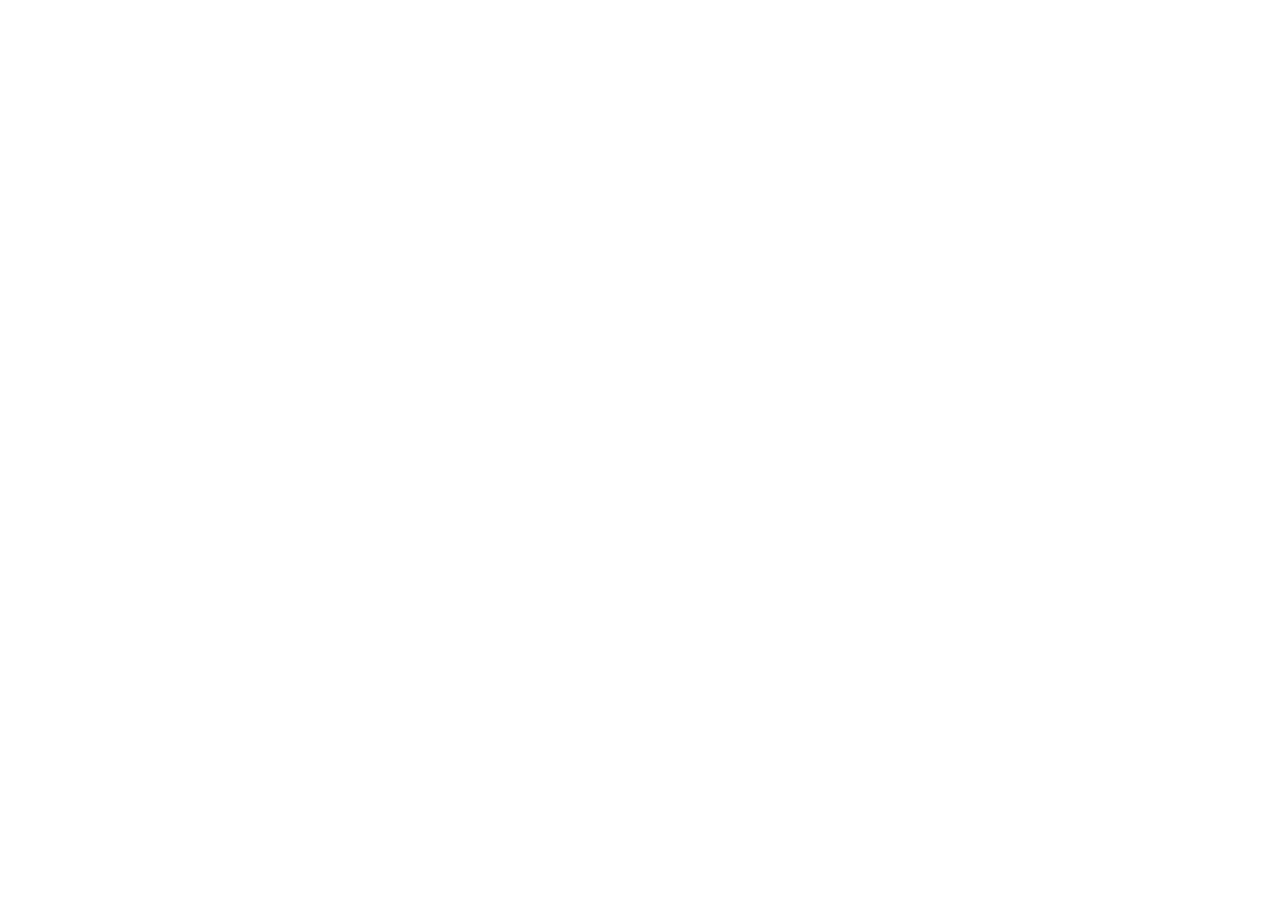
==== about.html @ 58cdb541 "modification" ====
<!DOCTYPE html>
<html lang="fr">
<head> 
<meta charset="UTF-8"> 
<meta name="viewport" content="width=device-width, initial-scale=1.0"> 
<title>AfriTalent — À propos</title> 
<!-- Bootstrap 5 via CDN : feuille de style --> 
<link 
href="https://cdn.jsdelivr.net/npm/bootstrap@5.3.0/dist/css/bootstrap.min.css" 
rel="stylesheet"> 
<!-- Votre feuille de style personnelle --> 
<link rel="stylesheet" href="css/style.css">
</head>
<body> 
<!-- Le contenu de la page sera ajoute ici --> 
<!-- Bootstrap 5 via CDN : script JavaScript --> 
<script 
src="https://cdn.jsdelivr.net/npm/bootstrap@5.3.0/dist/js/bootstrap.bundle.min.js"
></script> 
<!-- Votre script JavaScript --> 
<script src="js/main.js"></script>
</body>
</html>
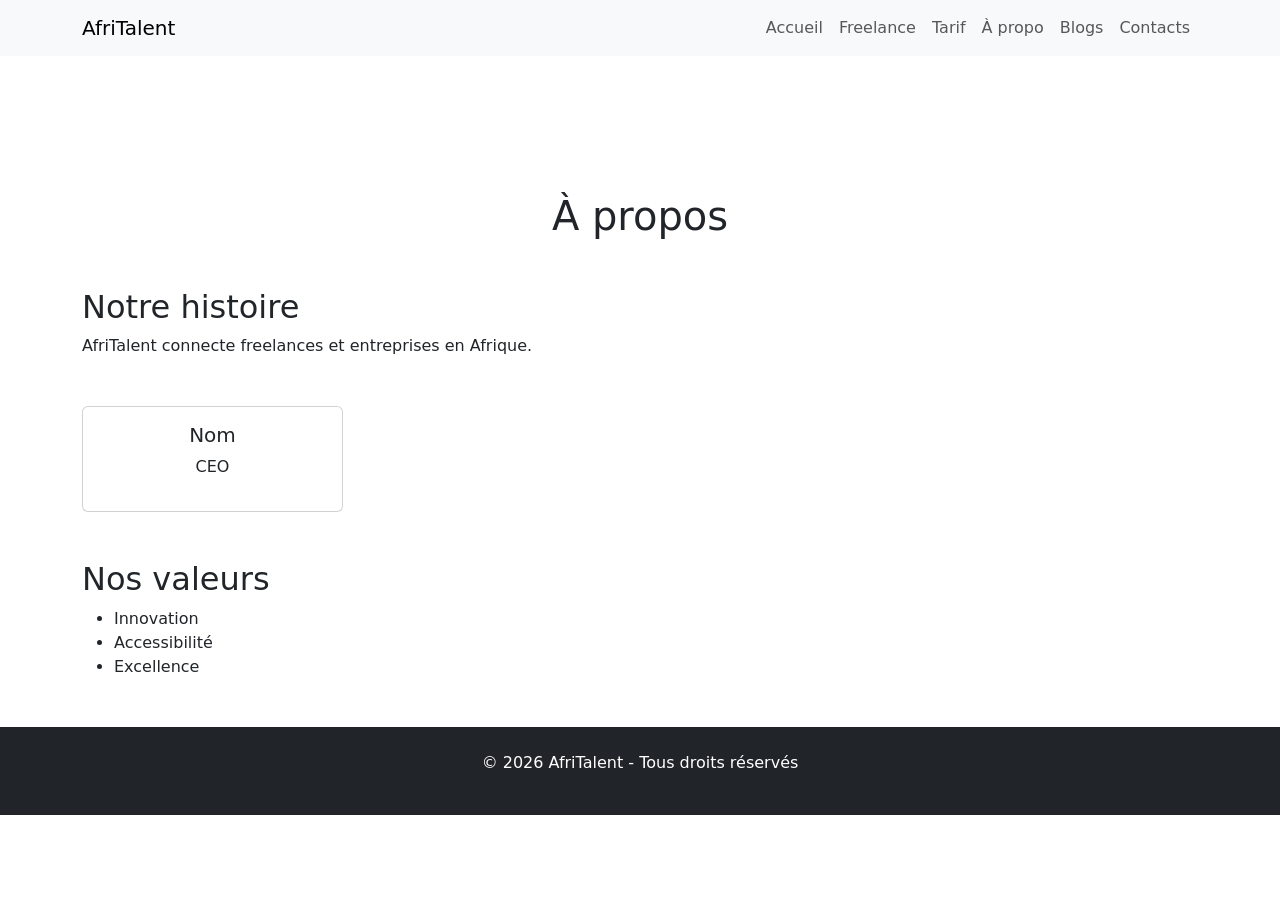
==== commit 046ca1ee: "Deuxieme commit" ====
--- a/about.html
+++ b/about.html
@@ -12,6 +12,77 @@
 <link rel="stylesheet" href="css/style.css">
 </head>
 <body> 
+    
+
+    <!-- HEADER -->
+    <header>
+        <nav class="navbar navbar-expand-lg navbar-light bg-light fixed-top">
+            <div class="container">
+                <a class="navbar-brand" href="index.html">AfriTalent</a>
+
+                <button class="navbar-toggler" type="button" data-bs-toggle="collapse" data-bs-target="#menu">
+                    <span class="navbar-toggler-icon"></span>
+                </button>
+
+                <div class="collapse navbar-collapse" id="menu">
+                    <ul class="navbar-nav ms-auto">
+                        <li class="nav-item"><a class="nav-link" href="index.html">Accueil</a></li>
+                        <li class="nav-item"><a class="nav-link" href="freelances.html">Freelance</a></li>
+                        <li class="nav-item"><a class="nav-link" href="tarifs.html">Tarif</a></li>
+                        <li class="nav-item"><a class="nav-link" href="about.html">À propo</a></li>
+                        <li class="nav-item"><a class="nav-link" href="">Blogs</a></li>
+                        <li class="nav-item"><a class="nav-link" href="contact.html">Contacts</a></li>
+                    </ul>
+                </div>
+            </div>
+        </nav>
+    </header>
+
+    <!-- MAIN -->
+    <main class="mt-5 pt-5">
+        <!-- Contenu spécifique ici -->
+    </main>
+
+    <main class="mt-5 pt-5 container">
+
+<h1 class="text-center mb-5">À propos</h1>
+
+<!-- HISTOIRE -->
+<section>
+<h2>Notre histoire</h2>
+<p>AfriTalent connecte freelances et entreprises en Afrique.</p>
+</section>
+
+<!-- ÉQUIPE -->
+<section class="row mt-5">
+
+<div class="col-md-3">
+<div class="card p-3 text-center">
+<img src="images/team1.jpg" alt="">
+<h5>Nom</h5>
+<p>CEO</p>
+</div>
+</div>
+
+</section>
+
+<!-- VALEURS -->
+<section class="mt-5">
+<h2>Nos valeurs</h2>
+<ul>
+<li>Innovation</li>
+<li>Accessibilité</li>
+<li>Excellence</li>
+</ul>
+</section>
+
+</main>
+
+    <!-- FOOTER -->
+    <footer class="bg-dark text-white mt-5 p-4 text-center">
+        <p>© 2026 AfriTalent - Tous droits réservés</p>
+    </footer>
+
 <!-- Le contenu de la page sera ajoute ici --> 
 <!-- Bootstrap 5 via CDN : script JavaScript --> 
 <script 
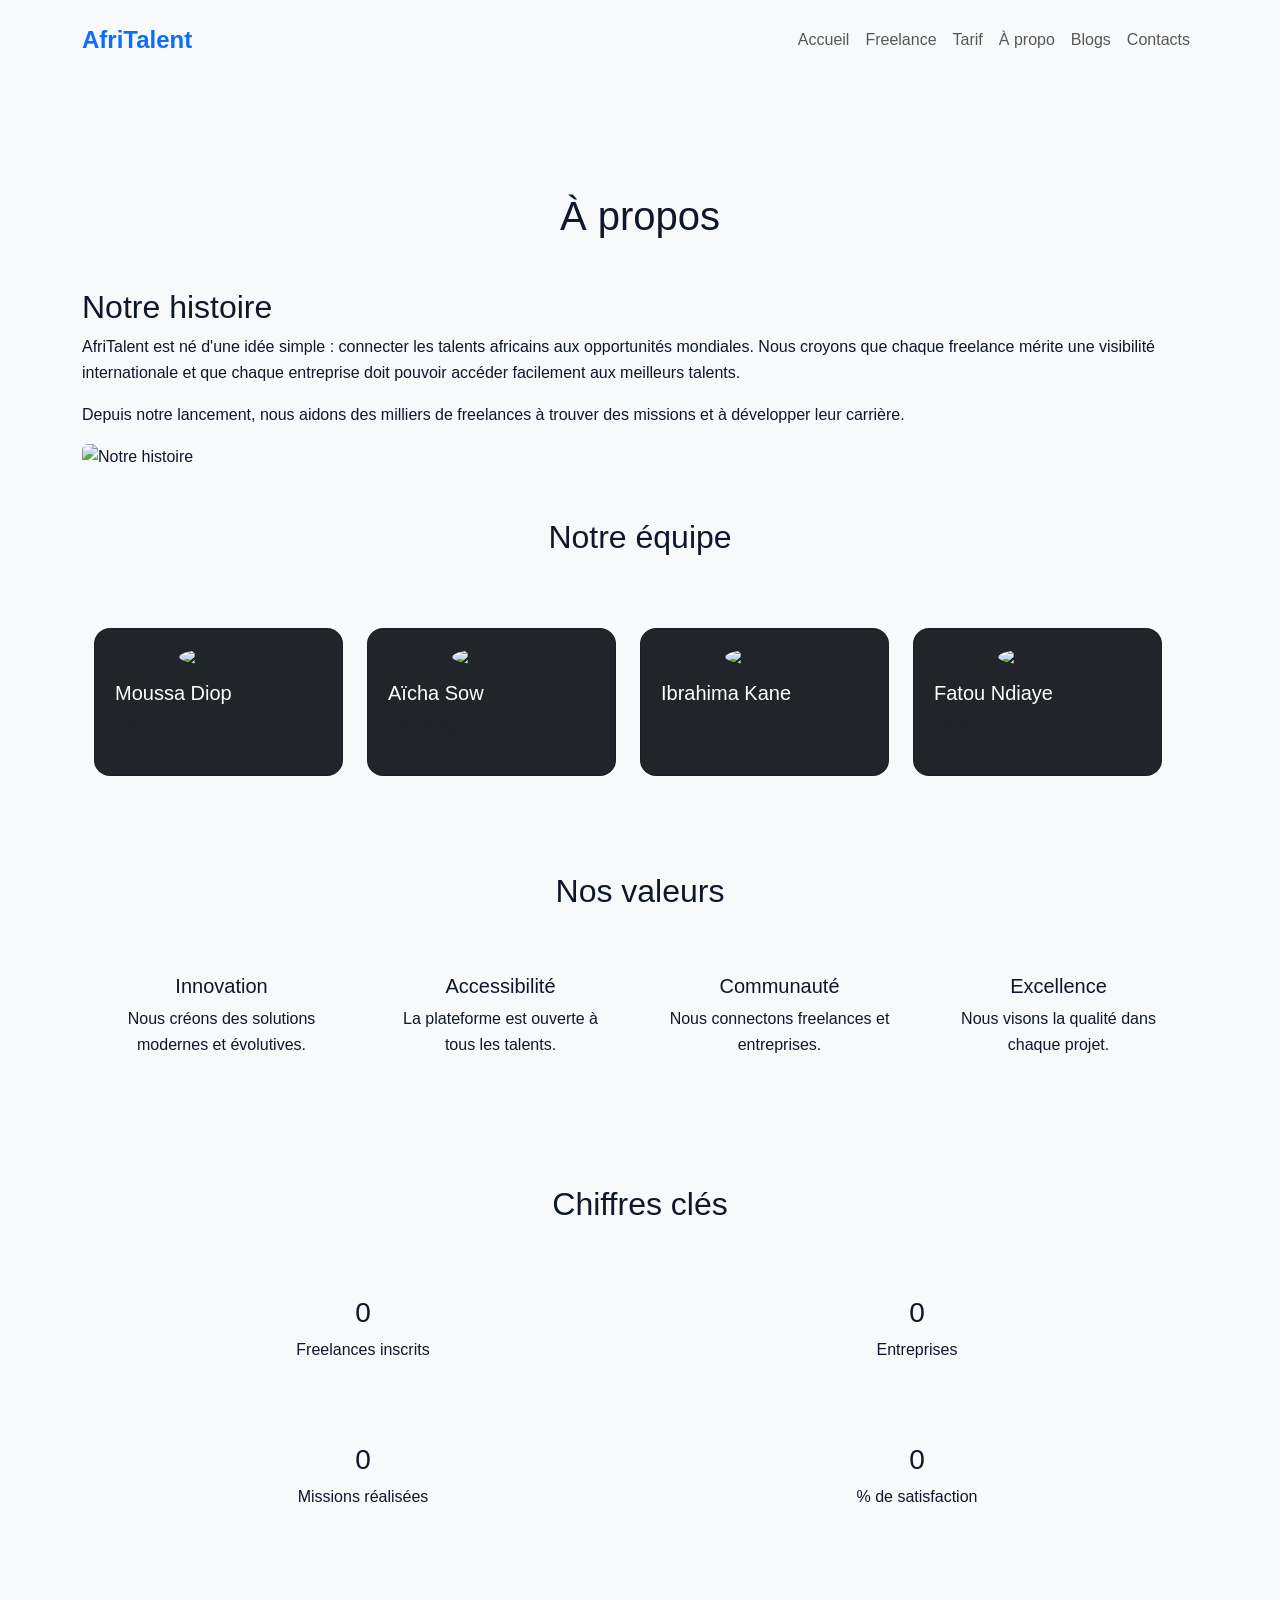
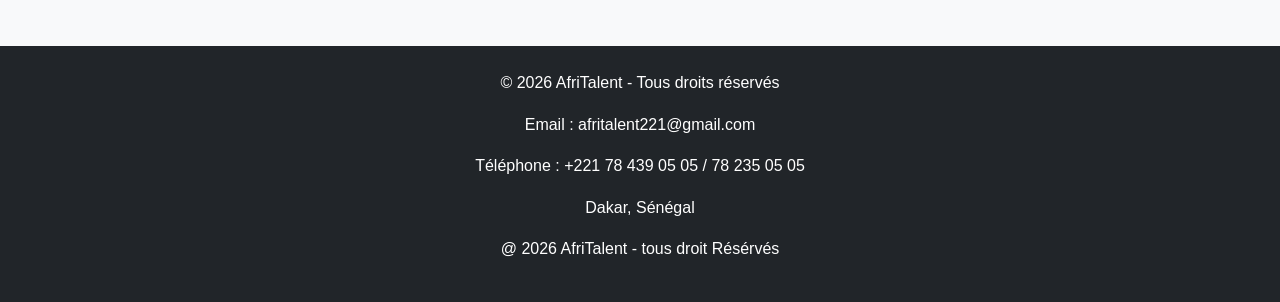
==== commit fe5c5f13: "CSS : Bento Grid, sections hero et catégories, effets hover" ====
--- a/about.html
+++ b/about.html
@@ -12,7 +12,7 @@
 <link rel="stylesheet" href="css/style.css">
 </head>
 <body> 
-    
+
 
     <!-- HEADER -->
     <header>
@@ -48,32 +48,170 @@
 <h1 class="text-center mb-5">À propos</h1>
 
 <!-- HISTOIRE -->
-<section>
-<h2>Notre histoire</h2>
-<p>AfriTalent connecte freelances et entreprises en Afrique.</p>
+
+         <section>
+            <h2>Notre histoire</h2>
+              <p> AfriTalent est né d'une idée simple : connecter les talents africains aux opportunités mondiales.
+                     Nous croyons que chaque freelance mérite une visibilité internationale et que chaque entreprise
+                     doit pouvoir accéder facilement aux meilleurs talents.</p>
+
+         <p>
+             Depuis notre lancement, nous aidons des milliers de freelances à trouver des missions et à développer leur carrière.
+         </p>
+
+         <div class="col-md-6">
+             <img src="https://images.unsplash.com/photo-1521737604893-d14cc237f11d"
+               class="img-fluid rounded" alt="Notre histoire">
+        </div>
+
+  </div>
+        </section>
+
+        
+
+<!-- ÉQUIPE -->
+
+            <section class="container py-5">
+  <h2 class="text-center mb-5">Notre équipe</h2>
+
+  <div class="row g-4">
+<section class="row mt-5">
+     <!-- Membre 1 -->
+    <div class="col-md-3">
+     <div class="card bg-dark text-white">
+        <img src="https://randomuser.me/api/portraits/men/10.jpg" class="rounded-circle mx-auto" width="80">
+        <h5 class="mt-3">Moussa Diop</h5>
+        <p class="text-muted">CEO</p>
+
+        <div>
+          <a href="#"><i class="bi bi-linkedin"></i></a>
+          <a href="#"><i class="bi bi-twitter"></i></a>
+        </div>
+      </div>
+    </div>
+
+    <!-- Membre 2 -->
+    <div class="col-md-3">
+      <div class="card bg-dark text-white">
+        <img src="https://randomuser.me/api/portraits/women/12.jpg" class="rounded-circle mx-auto" width="80">
+        <h5 class="mt-3">Aïcha Sow</h5>
+        <p class="text-muted">UX Designer</p>
+        <div>
+          <a href="#"><i class="bi bi-linkedin"></i></a>
+          <a href="#"><i class="bi bi-instagram"></i></a>
+        </div>
+      </div>
+    </div>
+
+
+   <!-- Membre 3 -->
+    <div class="col-md-3">
+      <div class="card bg-dark text-white">
+        <img src="https://randomuser.me/api/portraits/men/22.jpg" class="rounded-circle mx-auto" width="80">
+        <h5 class="mt-3">Ibrahima Kane</h5>
+        <p class="text-muted">CTO</p>
+        <div>
+          <a href="#"><i class="bi bi-github"></i></a>
+          <a href="#"><i class="bi bi-linkedin"></i></a>
+        </div>
+      </div>
+    </div>
+
+    <!-- Membre 4 -->
+    <div class="col-md-3">
+     <div class="card bg-dark text-white">
+        <img src="https://randomuser.me/api/portraits/women/25.jpg" class="rounded-circle mx-auto" width="80">
+        <h5 class="mt-3">Fatou Ndiaye</h5>
+        <p class="text-muted">Marketing</p>
+        <div>
+          <a href="#"><i class="bi bi-facebook"></i></a>
+          <a href="#"><i class="bi bi-twitter"></i></a>
+        </div>
+      </div>
+    </div>
+
+  </div>
 </section>
 
-<!-- ÉQUIPE -->
-<section class="row mt-5">
-
-<div class="col-md-3">
-<div class="card p-3 text-center">
-<img src="images/team1.jpg" alt="">
-<h5>Nom</h5>
-<p>CEO</p>
-</div>
-</div>
-
+
+
+<!-- VALEURS -->
+
+       <section class="container py-5 text-center">
+  <h2 class="mb-5">Nos valeurs</h2>
+
+  <div class="row g-4">
+
+    <div class="col-md-3">
+      <div class="p-3">
+        <i class="bi bi-lightbulb" style="font-size:40px;"></i>
+        <h5>Innovation</h5>
+        <p>Nous créons des solutions modernes et évolutives.</p>
+      </div>
+    </div>
+
+    <div class="col-md-3">
+      <div class="p-3">
+        <i class="bi bi-globe" style="font-size:40px;"></i>
+        <h5>Accessibilité</h5>
+        <p>La plateforme est ouverte à tous les talents.</p>
+      </div>
+    </div>
+
+    <div class="col-md-3">
+      <div class="p-3">
+        <i class="bi bi-people" style="font-size:40px;"></i>
+        <h5>Communauté</h5>
+        <p>Nous connectons freelances et entreprises.</p>
+      </div>
+    </div>
+
+    <div class="col-md-3">
+      <div class="p-3">
+        <i class="bi bi-award" style="font-size:40px;"></i>
+        <h5>Excellence</h5>
+        <p>Nous visons la qualité dans chaque projet.</p>
+      </div>
+    </div>
+
+  </div>
 </section>
 
-<!-- VALEURS -->
-<section class="mt-5">
-<h2>Nos valeurs</h2>
-<ul>
-<li>Innovation</li>
-<li>Accessibilité</li>
-<li>Excellence</li>
-</ul>
+        <section class="container py-5">
+
+  <h2 class="text-center mb-5">Chiffres clés</h2>
+
+  <div class="row g-3 text-center">
+
+            <div class="col-md-6">
+            <div class="p-4 bg-light rounded">
+                <h3 class="counter" data-target="2500">0</h3>
+                <p>Freelances inscrits</p>
+            </div>
+            </div>
+
+            <div class="col-md-6">
+            <div class="p-4 bg-light rounded">
+                <h3 class="counter" data-target="800">0</h3>
+                <p>Entreprises</p>
+            </div>
+            </div>
+
+            <div class="col-md-6">
+            <div class="p-4 bg-light rounded">
+                <h3 class="counter" data-target="12000">0</h3>
+                <p>Missions réalisées</p>
+            </div>
+            </div>
+
+            <div class="col-md-6">
+            <div class="p-4 bg-light rounded">
+                <h3 class="counter" data-target="95">0</h3>
+                <p>% de satisfaction</p>
+            </div>
+            </div>
+
+  </div>
 </section>
 
 </main>
@@ -81,6 +219,12 @@
     <!-- FOOTER -->
     <footer class="bg-dark text-white mt-5 p-4 text-center">
         <p>© 2026 AfriTalent - Tous droits réservés</p>
+         <div class="container footer-container">
+        	<P>Email : afritalent221@gmail.com</P>
+        	<P>Téléphone : +221 78 439 05 05 / 78 235 05 05</P>
+        	<P>Dakar, Sénégal</P>
+        	<P>@ 2026 AfriTalent - tous droit Résérvés</P>
+    </div>
     </footer>
 
 <!-- Le contenu de la page sera ajoute ici --> 
@@ -90,5 +234,4 @@
 ></script> 
 <!-- Votre script JavaScript --> 
 <script src="js/main.js"></script>
-</body>
-</html>+</body>
--- a/css/style.css
+++ b/css/style.css
@@ -0,0 +1,245 @@
+/* 1. Variables */
+:root {
+  --color-primary: #0d6efd;
+  --color-secondary: #6c757d;
+  --color-dark: #0f172a;
+  --color-light: #f8f9fa;
+  --color-accent: #22c55e;
+
+  --font-title: 'Poppins', sans-serif;
+  --font-body: 'Inter', sans-serif;
+
+  --spacing: 1rem;
+  --radius: 12px;
+  --transition: all 0.3s ease;
+}
+
+/* 2. Reset */
+* {
+     margin: 0;
+  padding: 0;
+  box-sizing: border-box;
+}
+
+/* 3. Base (body, textes) */
+body {
+     font-family: var(--font-body);
+  background-color: var(--color-light);
+  color: var(--color-dark);
+  line-height: 1.6;
+}
+
+h1, h2, h3 {
+  font-family: var(--font-title);
+}
+
+ /* 4. Navbar  */
+ .navbar {
+  transition: var(--transition);
+  padding: 1rem 2rem;
+}
+.navbar .navbar-brand {
+  font-size: 1.5rem;
+  font-weight: bold;
+  color: var(--color-primary);
+}
+
+/* Section avec image de fond */
+.cta {
+  background-image: url('https://images.unsplash.com/photo-1521737604893-d14cc237f11d');
+  background-size: cover;
+  background-position: center;
+  padding: 80px 20px;
+  position: relative;
+  text-align: center;
+  color: white;
+}
+
+/* Overlay sombre pour lire le texte */
+.cta::before {
+  content: "";
+  position: absolute;
+  top: 0;
+  left: 0;
+  width: 100%;
+  height: 100%;
+  background: rgba(0,0,0,0.6);
+}
+
+/* Contenu au-dessus de l’overlay */
+.contenu {
+  position: relative;
+  z-index: 1;
+}
+
+/* Titre */
+.cta h2 {
+  font-size: 2rem;
+  margin-bottom: 10px;
+}
+
+/* Texte */
+.cta p {
+  margin-bottom: 20px;
+}
+
+/* Bouton */
+.btn-cta {
+  background: white;
+  color: #4f46e5;
+  padding: 12px 25px;
+  text-decoration: none;
+  border-radius: 30px;
+  font-weight: bold;
+  transition: 0.3s;
+}
+
+/* Effet au survol */
+.btn-cta:hover {
+  background: #4f46e5;
+  color: white;
+}
+
+ .card:hover {
+  box-shadow: 
+    0 0 10px rgba(0,255,255,0.5),
+    0 0 20px rgba(0,255,255,0.4),
+    0 0 40px rgba(0,255,255,0.3);
+}
+  
+/* Bento Grid */
+
+
+.bento-grid {
+  display: grid;
+  grid-template-columns: repeat(4, 1fr);
+  grid-auto-rows: 180px;
+  gap: 20px;
+  padding: 40px;
+  text-align: center;
+  padding: 20px;
+  background: white;
+  border-radius: 12px;
+  flex: 1 1 30%;     
+  gap: 20px;
+  flex-wrap: wrap;   
+}
+
+.bento-grid-1 {
+  display: grid;
+  grid-template-columns: repeat(6, 1fr);
+  grid-auto-rows: 180px;
+  gap: 20px;
+  padding: 40px;
+  text-align: center;
+  padding: 20px;
+  background: white;
+  border-radius: 12px;
+  flex: 1 1 30%;     
+  gap: 20px;
+  flex-wrap: wrap;   
+}
+
+/* Base card */
+.card {
+  background: #323232;
+  color: rgb(255, 255, 255);
+  border-radius: 16px;
+  padding: 20px;
+  position: relative;
+  overflow: hidden;
+  display: flex;
+  flex-direction: column;
+  justify-content: center;
+  
+}
+
+
+/* Icon */
+.icon {
+  font-size: 28px;
+  margin-bottom: 10px;
+}
+
+/* --- Bento layout (asymétrie) --- */
+.card-1 {
+  grid-column: span 2;
+}
+
+.card-2 {
+  grid-column: span 2;
+}
+
+.card-3 {
+  grid-column: span 2;
+}
+
+.card-4 {
+  grid-column: span 2;
+}
+.card-5{
+  grid-column: span 2;
+  background:#323232;
+  color: white;
+  border-radius:16px;
+  padding: 20px;
+  
+}
+  
+
+.card-6{
+  grid-column: span 2;
+  background:#323232;
+  color: white;
+  border-radius:16px;
+  padding: 20px;
+}
+
+.card-5:hover{
+  box-shadow: 
+    0 0 10px rgba(0,255,255,0.5),
+    0 0 20px rgba(0,255,255,0.4),
+    0 0 40px rgba(0,255,255,0.3);
+}
+.card-6:hover{
+  box-shadow: 
+    0 0 10px rgba(0,255,255,0.5),
+    0 0 20px rgba(0,255,255,0.4),
+    0 0 40px rgba(0,255,255,0.3);
+}
+
+
+
+.card-services:hover {
+ transform: translateY(-5px); /* effet de levée */
+  box-shadow: 0 15px 30px rgba(18, 2, 2, 0.4);
+  
+}
+.card-services {
+  text-align: center;
+  padding: 20px;
+  background: white;
+  border-radius: 12px;
+
+  flex: 1 1 30%;           
+}
+.categories{
+   display: flex;
+  gap: 20px;
+  flex-wrap: wrap;
+}
+.cards{
+  display: flex;           
+  gap: 20px;
+  flex-wrap: wrap;
+}
+
+
+button {
+  background-color: gray;
+  color: white;
+}
+
+button:hover {
+  background-color: blue;
+}
